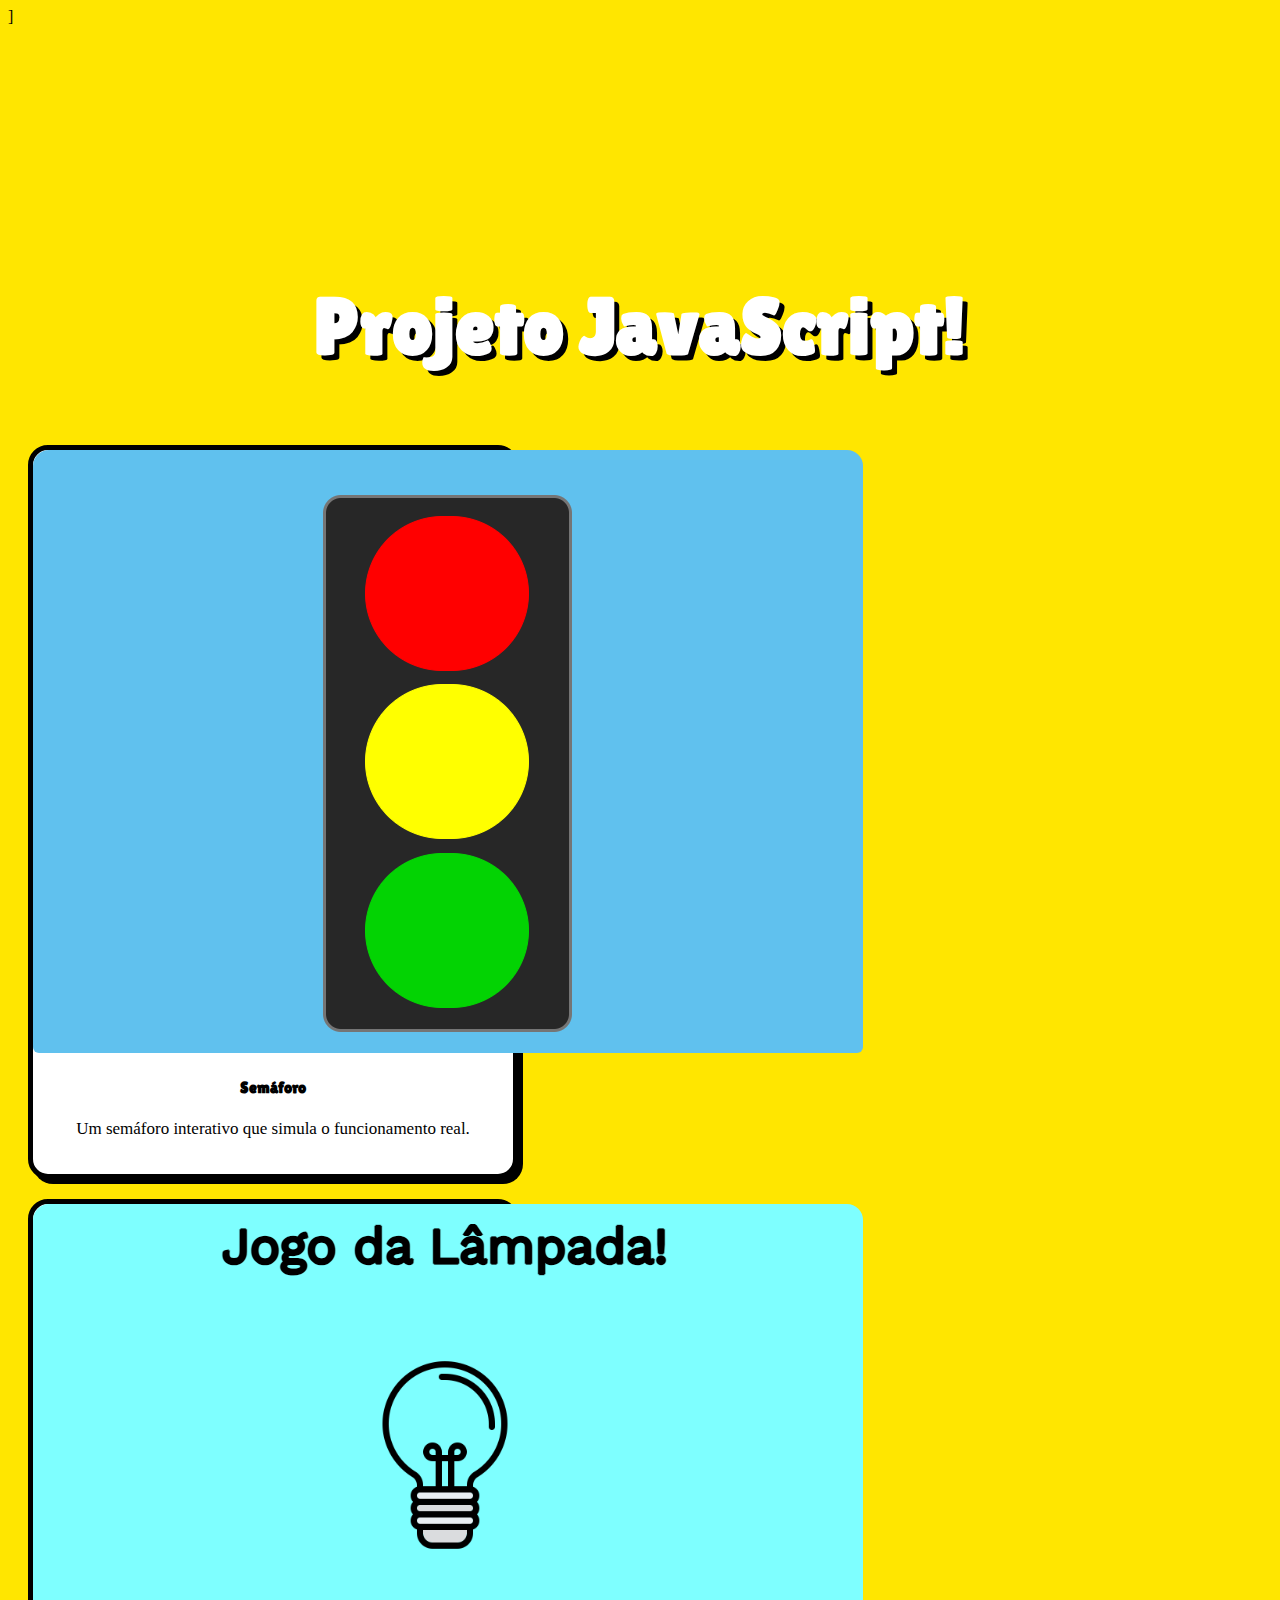
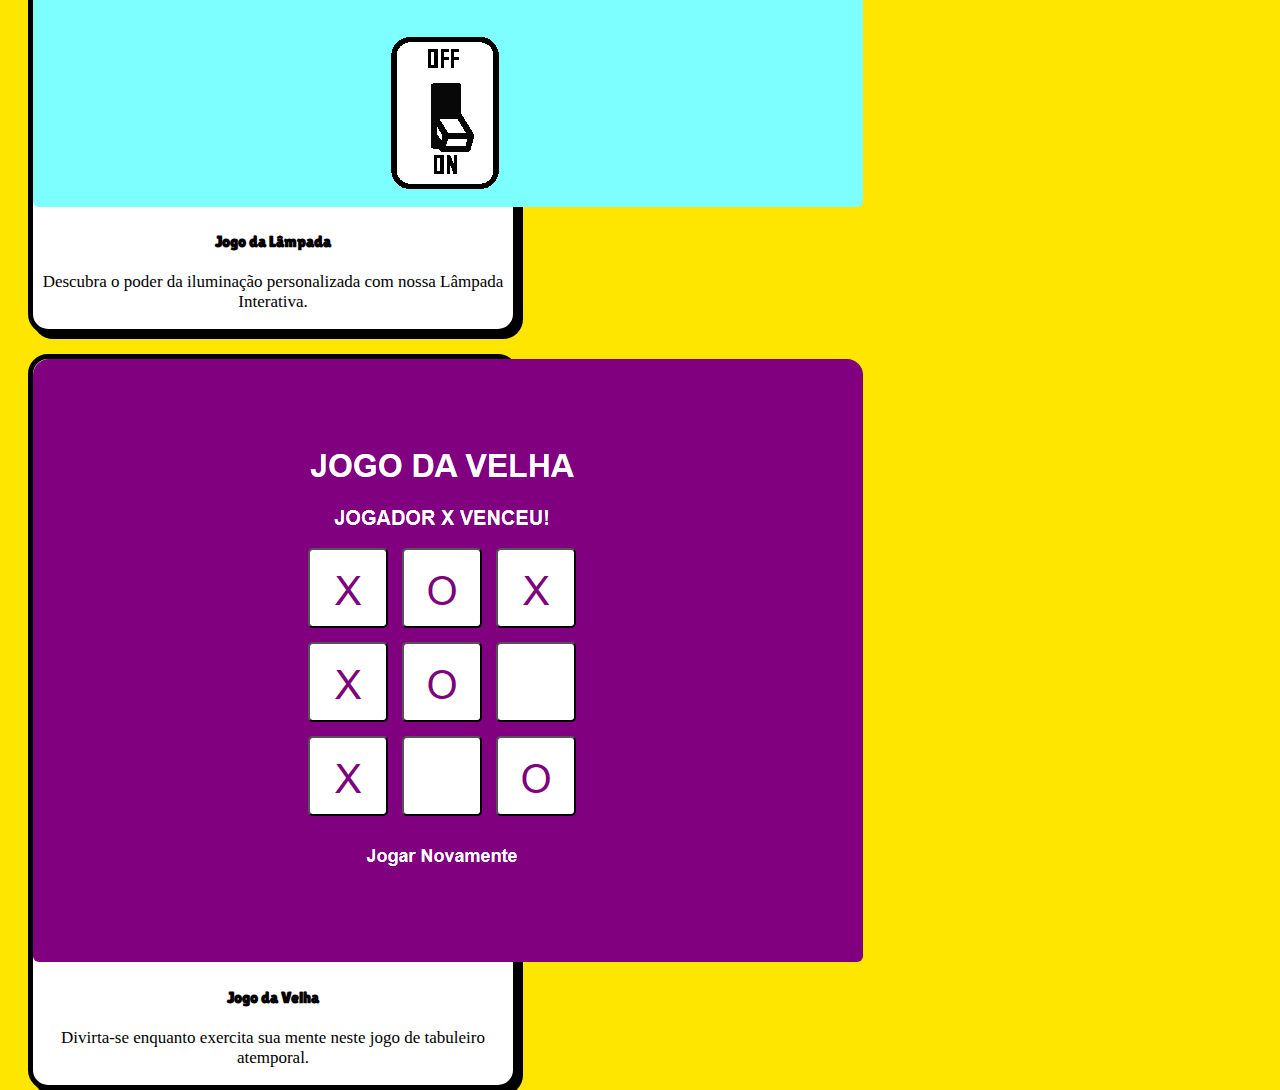
==== SA2JavaScript/home/index.html @ c6d755f0 "90% pronto" ====
<!DOCTYPE html>
<html lang="pt-br">

<head>
    <meta charset="UTF-8">
    <meta name="viewport" content="width=device-width, initial-scale=1.0">
    <link rel="stylesheet" href="style.css">

    <link href="https://cdn.jsdelivr.net/npm/bootstrap@5.3.1/dist/css/bootstrap.min.css" rel="stylesheet"
        integrity="sha384-4bw+/aepP/YC94hEpVNVgiZdgIC5+VKNBQNGCHeKRQN+PtmoHDEXuppvnDJzQIu9" crossorigin="anonymous">

    <link rel="preconnect" href="https://fonts.googleapis.com">
    <link rel="preconnect" href="https://fonts.gstatic.com" crossorigin>
    <link href="https://fonts.googleapis.com/css2?family=Lilita+One&display=swap" rel="stylesheet">]

    <link rel="preconnect" href="https://fonts.googleapis.com">
    <link rel="preconnect" href="https://fonts.gstatic.com" crossorigin>
    <link href="https://fonts.googleapis.com/css2?family=Lilita+One&display=swap" rel="stylesheet">

    <title>Projeto JavaScript</title>
</head>

<body style="background-color: rgb(255, 230, 0);">

    <div class="container-fluid">
        <div class="row justify-content-center">

            <div class="titulo">
                <h1 style="font-size: 80px; text-shadow: 5px 5px 0px rgb(0, 0, 0);">Projeto JavaScript!</h1>
            </div>
            <div class="card"
                style="width: 30rem; padding:0px; margin: 20px; border: 5px solid rgb(0, 0, 0); border-radius: 20px; background-color: rgb(255, 255, 255); box-shadow: 5px 5px 0px rgb(0, 0, 0);">
                <a class="" href="/SA2JavaScript/semaforo/semaforo.html">
                    <img src="img/semaforo (1).png" class="card-img-top" alt="semaforo"
                        style="border-top-left-radius: 16px; border-top-right-radius: 16px; ">
                </a>
                <div class="card-body">
                    <h4 class="card-title">Semáforo</h4>
                    <p class="card-text">Um semáforo interativo que simula o funcionamento real.</p>
                    <br>
                </div>
            </div>

            <div class="card"
                style="width: 30rem; padding:0px; margin: 20px; border: 5px solid rgb(0, 0, 0); border-radius: 20px; background-color: rgb(255, 255, 255); box-shadow: 5px 5px 0px rgb(0, 0, 0);">
                <a class="" href="/SA2JavaScript/lampada/lightBulbGame.html">
                    <img src="img/jogo da lampada (1).png" class="card-img-top" alt="semaforo"
                        style="border-top-left-radius: 16px; border-top-right-radius: 16px;">
                </a>
                <div class="card-body">
                    <h4 class="card-title">Jogo da Lâmpada</h4>
                    <p class="card-text">Descubra o poder da iluminação personalizada com nossa Lâmpada Interativa.</p>
                </div>
            </div>

            <div class="card"
                style="width: 30rem; padding:0px; margin: 20px; border: 5px solid rgb(0, 0, 0); border-radius: 20px; background-color: rgb(255, 255, 255); box-shadow: 5px 5px 0px rgb(0, 0, 0);">
                <a class="" href="/SA2JavaScript/Jogo da Velha/index.html">
                    <img src="img/jogo da velha (1).png" class="card-img-top" alt="semaforo"
                        style="border-top-left-radius: 16px; border-top-right-radius: 16px;">
                </a>
                <div class="card-body">
                    <h4 class="card-title">Jogo da Velha</h4>
                    <p class="card-text">Divirta-se enquanto exercita sua mente neste jogo de tabuleiro atemporal.</p>
                </div>
            </div>
        </div>
    </div>

</body>

</html>
---- SA2JavaScript/home/style.css ----
body {
    height: 70vh;
}

.container-fluid {
    margin-top: 200px;
}

.titulo {
    display: flex;
    justify-content: center;
    align-items: center;
    font-family: 'Lilita One', cursive;
    color: rgb(255, 255, 255);
}

.card-img-top {
    border-bottom-left-radius: 6px;
    border-bottom-right-radius: 6px;
}

.card-title {
    display: flex;
    justify-content: center;
    font-family: 'Lilita One', cursive;
}

.card-text {
    display: flex;
    justify-content: center;
    text-align: center;
    font-size: 17px;
    font-weight: 500;
}
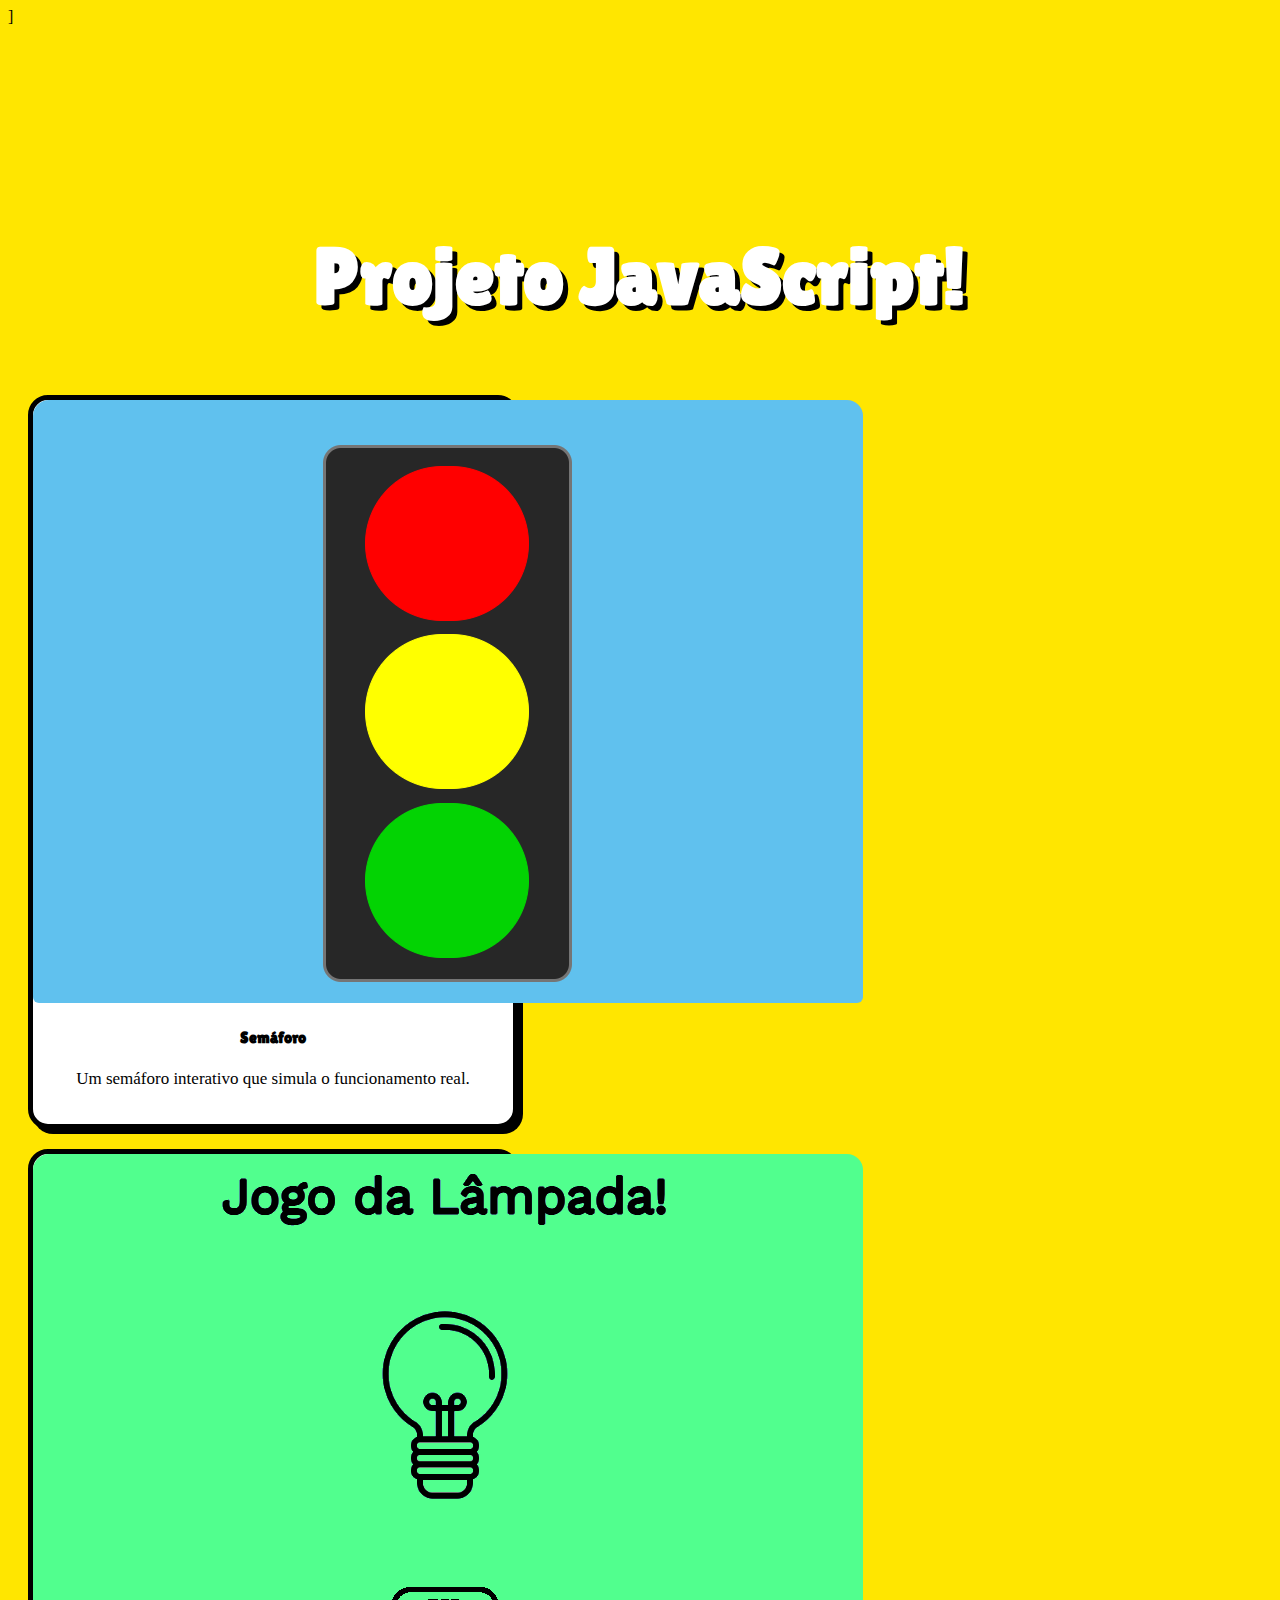
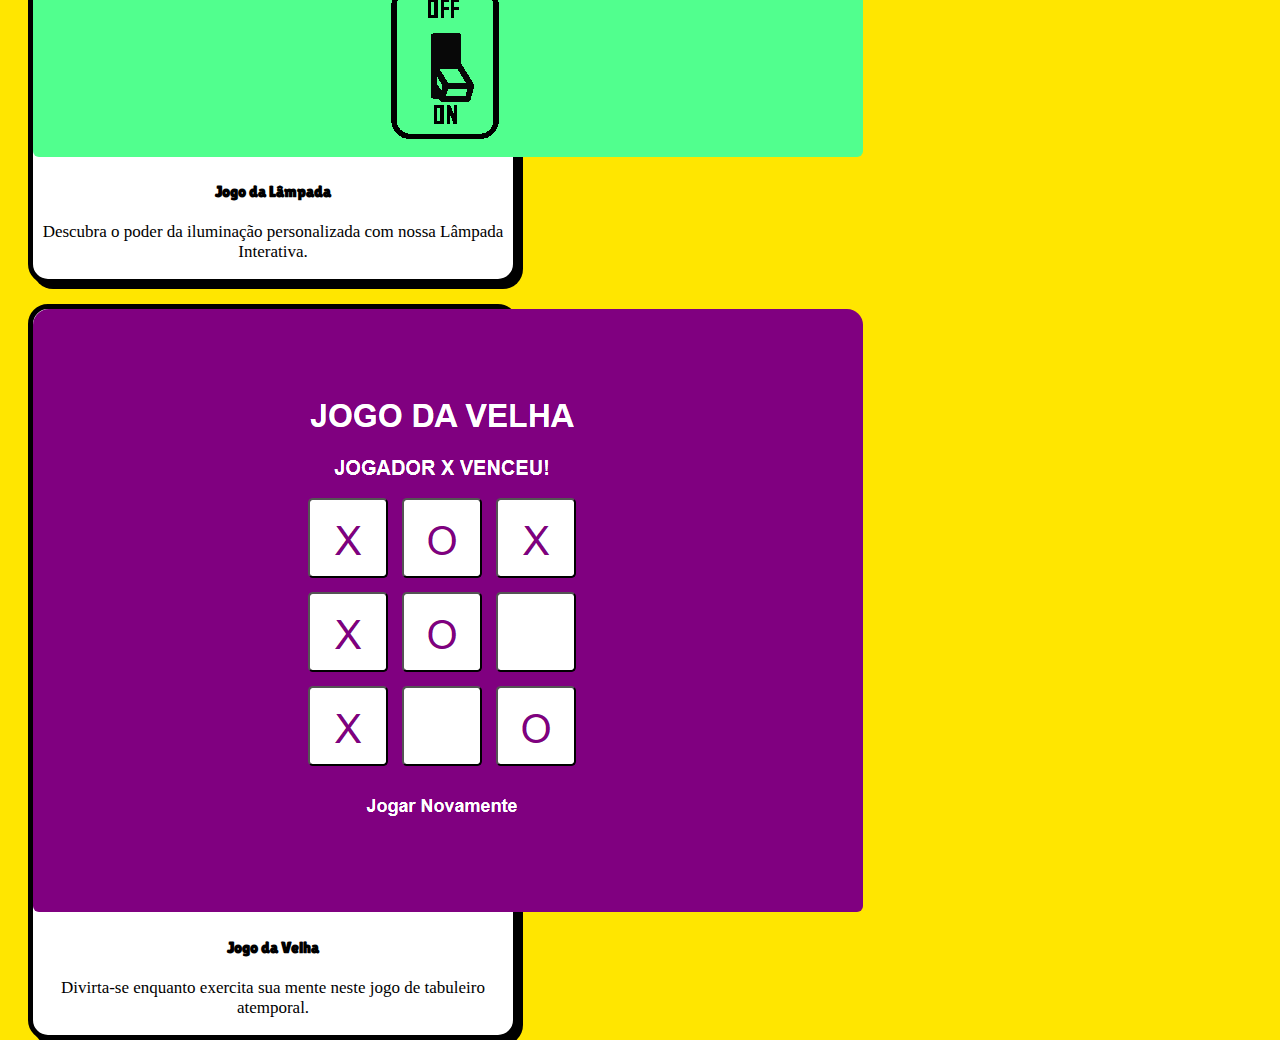
==== commit 48b05bd4: "Melhorando o site" ====
--- a/SA2JavaScript/home/index.html
+++ b/SA2JavaScript/home/index.html
@@ -30,8 +30,8 @@
             </div>
             <div class="card"
                 style="width: 30rem; padding:0px; margin: 20px; border: 5px solid rgb(0, 0, 0); border-radius: 20px; background-color: rgb(255, 255, 255); box-shadow: 5px 5px 0px rgb(0, 0, 0);">
-                <a class="" href="/SA2JavaScript/semaforo/semaforo.html">
-                    <img src="img/semaforo (1).png" class="card-img-top" alt="semaforo"
+                <a class="" href="../semaforo/semaforo.html">
+                    <img src="img/semaforo.png" class="card-img-top" alt="semaforo"
                         style="border-top-left-radius: 16px; border-top-right-radius: 16px; ">
                 </a>
                 <div class="card-body">
@@ -43,8 +43,8 @@
 
             <div class="card"
                 style="width: 30rem; padding:0px; margin: 20px; border: 5px solid rgb(0, 0, 0); border-radius: 20px; background-color: rgb(255, 255, 255); box-shadow: 5px 5px 0px rgb(0, 0, 0);">
-                <a class="" href="/SA2JavaScript/lampada/lightBulbGame.html">
-                    <img src="img/jogo da lampada (1).png" class="card-img-top" alt="semaforo"
+                <a class="" href="../lampada/lightBulbGame.html">
+                    <img src="img/jogo da lampada.png" class="card-img-top" alt="semaforo"
                         style="border-top-left-radius: 16px; border-top-right-radius: 16px;">
                 </a>
                 <div class="card-body">
@@ -55,8 +55,8 @@
 
             <div class="card"
                 style="width: 30rem; padding:0px; margin: 20px; border: 5px solid rgb(0, 0, 0); border-radius: 20px; background-color: rgb(255, 255, 255); box-shadow: 5px 5px 0px rgb(0, 0, 0);">
-                <a class="" href="/SA2JavaScript/Jogo da Velha/index.html">
-                    <img src="img/jogo da velha (1).png" class="card-img-top" alt="semaforo"
+                <a class="" href="../Jogo da Velha/index.html">
+                    <img src="img/jogo da velha.png" class="card-img-top" alt="semaforo"
                         style="border-top-left-radius: 16px; border-top-right-radius: 16px;">
                 </a>
                 <div class="card-body">
--- a/SA2JavaScript/home/style.css
+++ b/SA2JavaScript/home/style.css
@@ -3,7 +3,7 @@
 }
 
 .container-fluid {
-    margin-top: 200px;
+    margin-top: 150px;
 }
 
 .titulo {
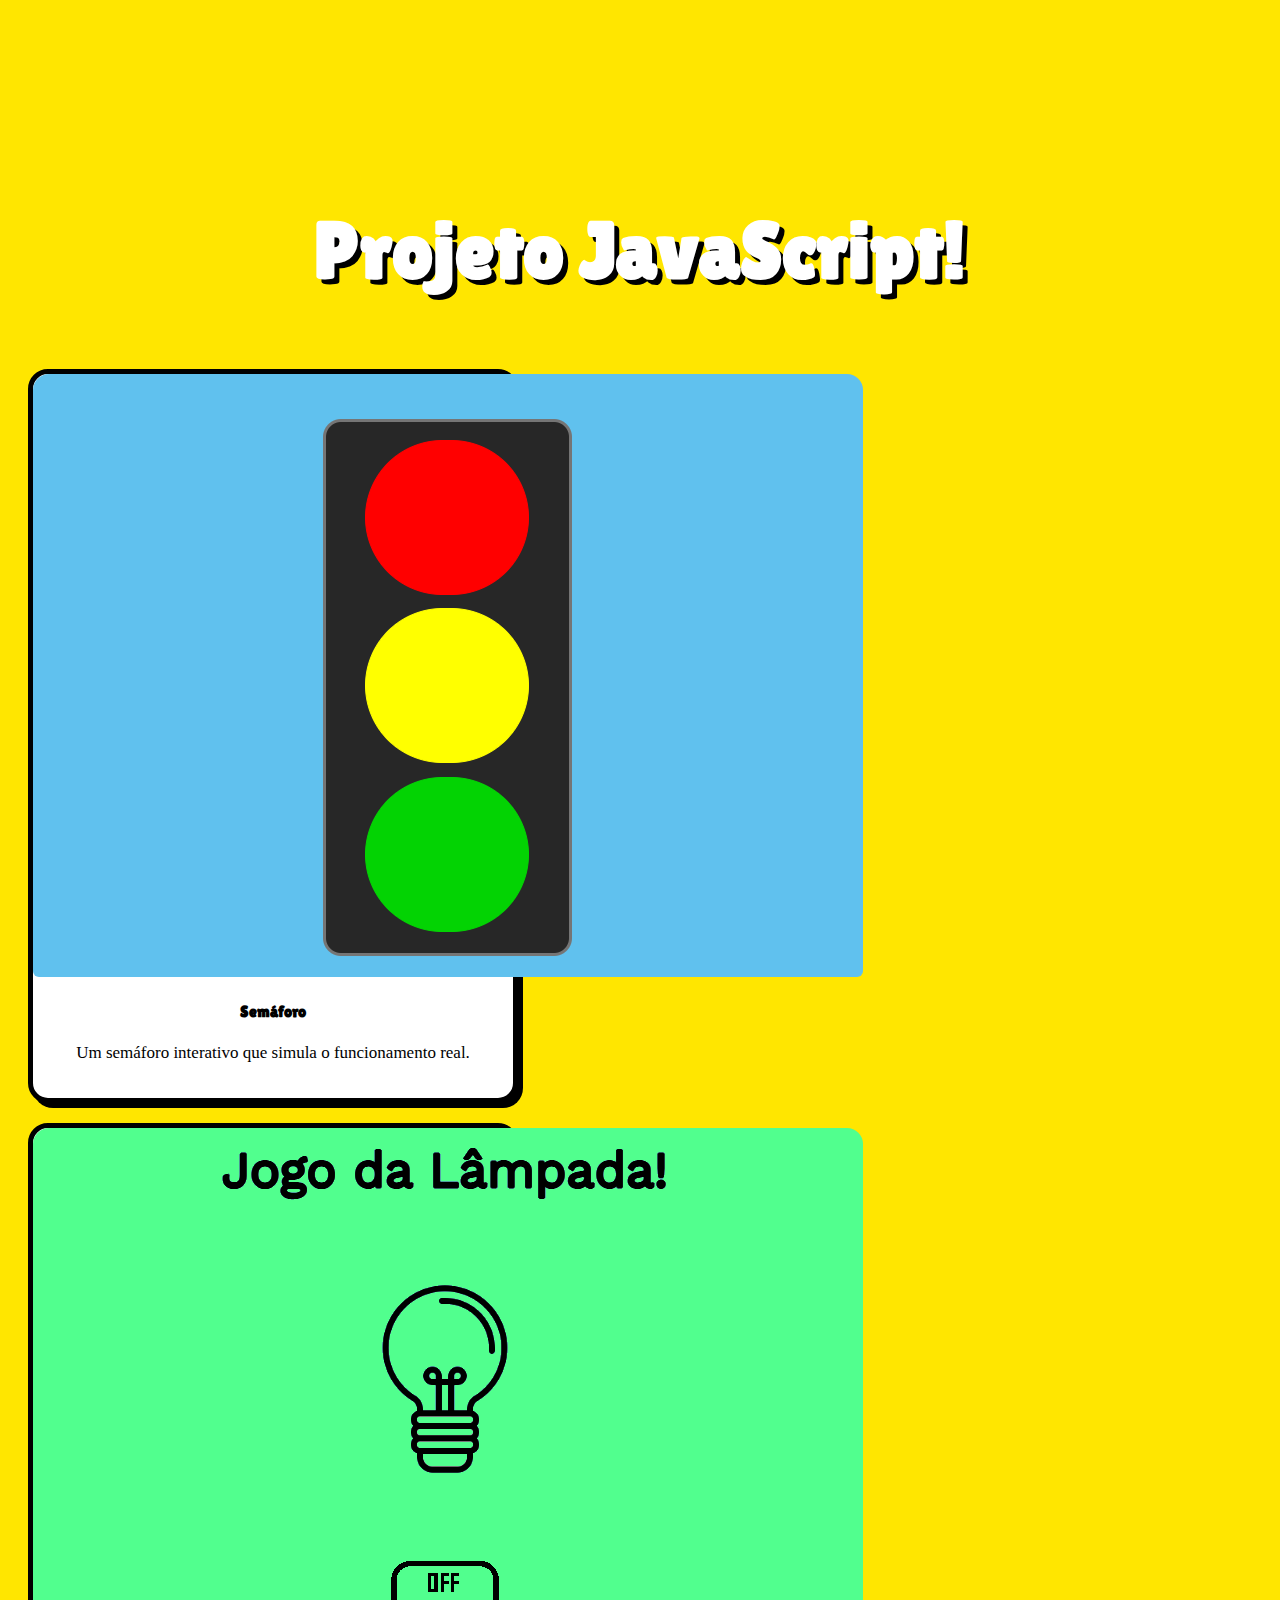
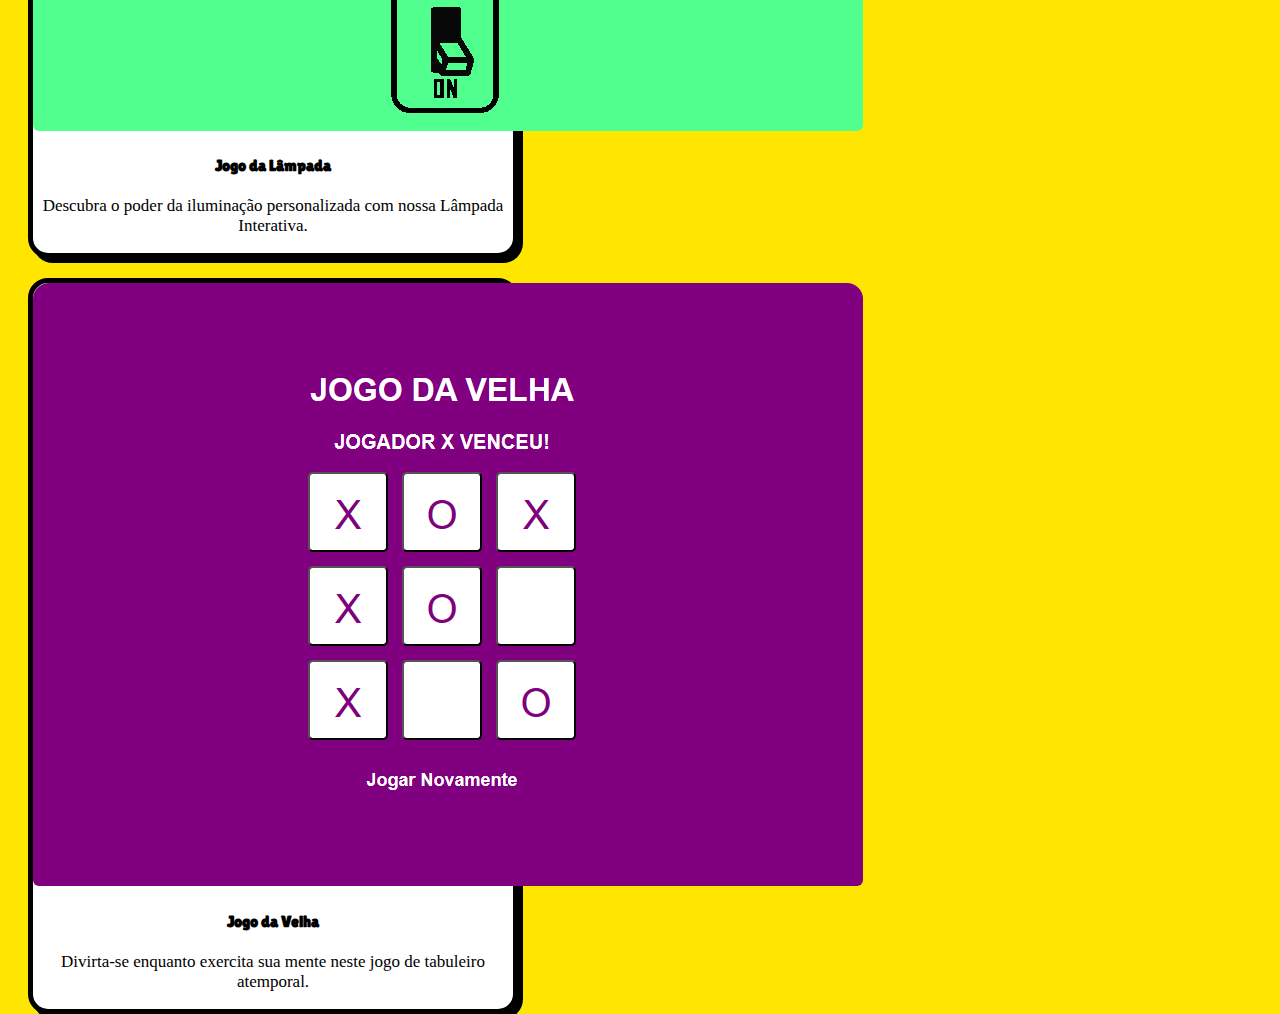
==== commit 58161a01: "Finalizado" ====
--- a/SA2JavaScript/home/index.html
+++ b/SA2JavaScript/home/index.html
@@ -11,7 +11,7 @@
 
     <link rel="preconnect" href="https://fonts.googleapis.com">
     <link rel="preconnect" href="https://fonts.gstatic.com" crossorigin>
-    <link href="https://fonts.googleapis.com/css2?family=Lilita+One&display=swap" rel="stylesheet">]
+    <link href="https://fonts.googleapis.com/css2?family=Lilita+One&display=swap" rel="stylesheet">
 
     <link rel="preconnect" href="https://fonts.googleapis.com">
     <link rel="preconnect" href="https://fonts.gstatic.com" crossorigin>
--- a/SA2JavaScript/home/style.css
+++ b/SA2JavaScript/home/style.css
@@ -31,4 +31,15 @@
     text-align: center;
     font-size: 17px;
     font-weight: 500;
+}
+
+.card {
+    transition: all 0.35s ease-in;
+    transition: all 0.25s ease-out;
+}
+
+.card:hover {
+    -webkit-transform: scale(1.1);
+    -ms-transform: scale(1.1);
+    transform: scale(1.1);
 }